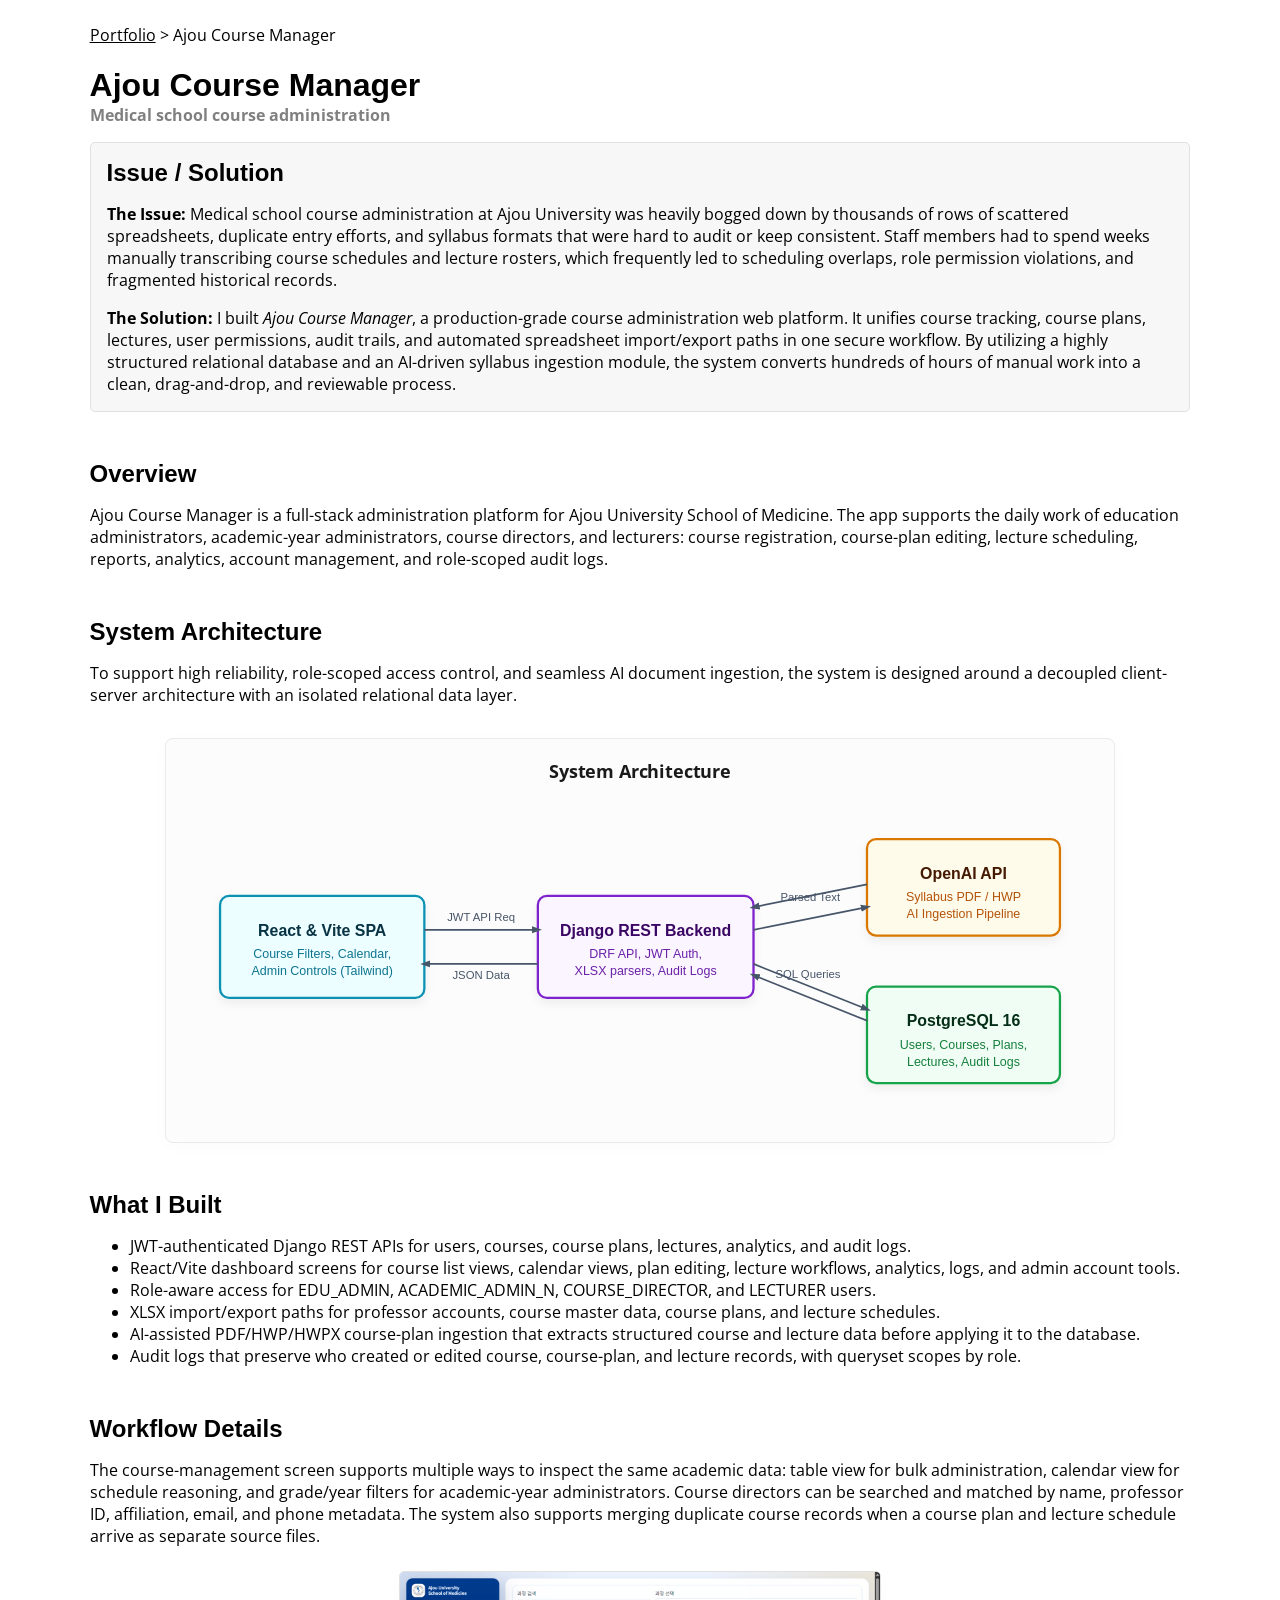
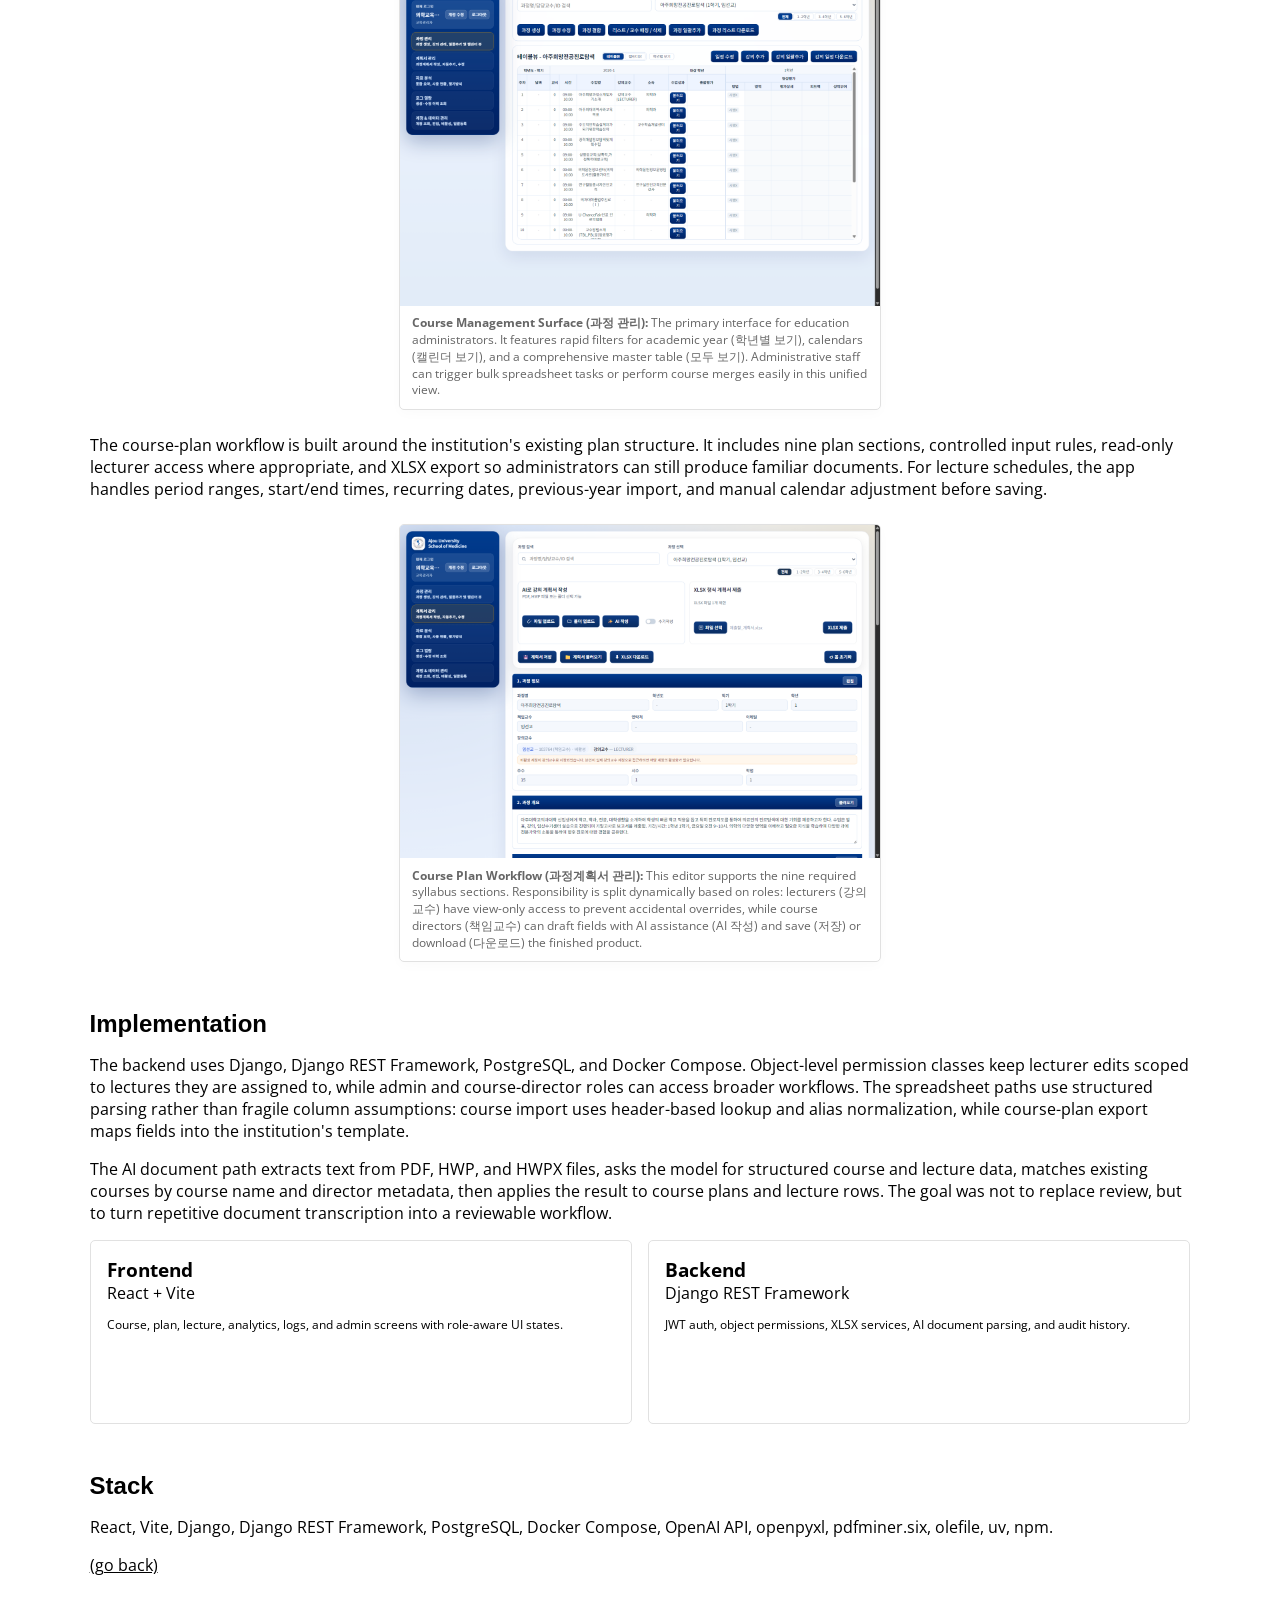
==== projects/ajou-course-manager/index.html @ ce0756d0 "first commit" ====
<!doctype html>
<html lang="en">
  <head>
    <meta charset="utf-8" />
    <meta name="viewport" content="width=device-width, maximum-scale=1.0, user-scalable=yes" />
    <title>Ajou Course Manager / Seheon David Chang</title>
    <link rel="stylesheet" href="../../styles.css" />
  </head>
  <body>
    <main>
      <p class="breadcrumb"><a href="../../">Portfolio</a> &gt; Ajou Course Manager</p>
      <h1 class="project-page-title">Ajou Course Manager</h1>
      <p class="project-subtitle">Medical school course administration</p>

      <section class="issue-summary">
        <h2>Issue / Solution</h2>
        <div class="issue-solution-content">
          <p>
            <strong>The Issue:</strong> Medical school course administration at Ajou University was heavily bogged down by thousands of rows of scattered spreadsheets, duplicate entry efforts, and syllabus formats that were hard to audit or keep consistent. Staff members had to spend weeks manually transcribing course schedules and lecture rosters, which frequently led to scheduling overlaps, role permission violations, and fragmented historical records.
          </p>
          <p>
            <strong>The Solution:</strong> I built <em>Ajou Course Manager</em>, a production-grade course administration web platform. It unifies course tracking, course plans, lectures, user permissions, audit trails, and automated spreadsheet import/export paths in one secure workflow. By utilizing a highly structured relational database and an AI-driven syllabus ingestion module, the system converts hundreds of hours of manual work into a clean, drag-and-drop, and reviewable process.
          </p>
        </div>
      </section>

      <h2>Overview</h2>
      <p>
        Ajou Course Manager is a full-stack administration platform for Ajou University
        School of Medicine. The app supports the daily work of education administrators,
        academic-year administrators, course directors, and lecturers: course registration,
        course-plan editing, lecture scheduling, reports, analytics, account management,
        and role-scoped audit logs.
      </p>

      <h2>System Architecture</h2>
      <p>
        To support high reliability, role-scoped access control, and seamless AI document ingestion, the system is designed around a decoupled client-server architecture with an isolated relational data layer.
      </p>

      <div class="architecture-diagram">
        <h3>System Architecture</h3>
        <svg viewBox="0 0 800 280" width="100%" xmlns="http://www.w3.org/2000/svg">
          <!-- Definitions for markers and shadows -->
          <defs>
            <marker id="arrow" viewBox="0 0 10 10" refX="6" refY="5" markerWidth="6" markerHeight="6" orient="auto-start-reverse">
              <path d="M 0 1.5 L 10 5 L 0 8.5 z" fill="#475569" />
            </marker>
            <filter id="shadow" x="-5%" y="-5%" width="110%" height="115%" filterUnits="userSpaceOnUse">
              <feDropShadow dx="0" dy="4" stdDeviation="4" flood-color="#000000" flood-opacity="0.06" />
            </filter>
          </defs>

          <!-- React Client -->
          <rect x="30" y="80" width="180" height="90" rx="8" fill="#ecfeff" stroke="#0891b2" stroke-width="2" filter="url(#shadow)" />
          <text x="120" y="115" font-family="Helvetica, sans-serif" font-weight="bold" font-size="14" fill="#083344" text-anchor="middle">React &amp; Vite SPA</text>
          <text x="120" y="135" font-family="Helvetica, sans-serif" font-size="11" fill="#0e7490" text-anchor="middle">Course Filters, Calendar,</text>
          <text x="120" y="150" font-family="Helvetica, sans-serif" font-size="11" fill="#0e7490" text-anchor="middle">Admin Controls (Tailwind)</text>

          <!-- DRF Backend -->
          <rect x="310" y="80" width="190" height="90" rx="8" fill="#faf5ff" stroke="#7e22ce" stroke-width="2" filter="url(#shadow)" />
          <text x="405" y="115" font-family="Helvetica, sans-serif" font-weight="bold" font-size="14" fill="#3b0764" text-anchor="middle">Django REST Backend</text>
          <text x="405" y="135" font-family="Helvetica, sans-serif" font-size="11" fill="#6b21a8" text-anchor="middle">DRF API, JWT Auth,</text>
          <text x="405" y="150" font-family="Helvetica, sans-serif" font-size="11" fill="#6b21a8" text-anchor="middle">XLSX parsers, Audit Logs</text>

          <!-- PostgreSQL -->
          <rect x="600" y="160" width="170" height="85" rx="8" fill="#f0fdf4" stroke="#16a34a" stroke-width="2" filter="url(#shadow)" />
          <text x="685" y="195" font-family="Helvetica, sans-serif" font-weight="bold" font-size="14" fill="#052e16" text-anchor="middle">PostgreSQL 16</text>
          <text x="685" y="215" font-family="Helvetica, sans-serif" font-size="11" fill="#15803d" text-anchor="middle">Users, Courses, Plans,</text>
          <text x="685" y="230" font-family="Helvetica, sans-serif" font-size="11" fill="#15803d" text-anchor="middle">Lectures, Audit Logs</text>

          <!-- OpenAI -->
          <rect x="600" y="30" width="170" height="85" rx="8" fill="#fffbeb" stroke="#d97706" stroke-width="2" filter="url(#shadow)" />
          <text x="685" y="65" font-family="Helvetica, sans-serif" font-weight="bold" font-size="14" fill="#451a03" text-anchor="middle">OpenAI API</text>
          <text x="685" y="85" font-family="Helvetica, sans-serif" font-size="11" fill="#b45309" text-anchor="middle">Syllabus PDF / HWP</text>
          <text x="685" y="100" font-family="Helvetica, sans-serif" font-size="11" fill="#b45309" text-anchor="middle">AI Ingestion Pipeline</text>

          <!-- Arrows -->
          <!-- Client <-> Django -->
          <path d="M 210 110 L 310 110" stroke="#475569" stroke-width="1.5" marker-end="url(#arrow)" />
          <path d="M 310 140 L 210 140" stroke="#475569" stroke-width="1.5" marker-end="url(#arrow)" />
          <text x="260" y="102" font-family="Helvetica, sans-serif" font-size="10" fill="#475569" text-anchor="middle">JWT API Req</text>
          <text x="260" y="153" font-family="Helvetica, sans-serif" font-size="10" fill="#475569" text-anchor="middle">JSON Data</text>

          <!-- Django <-> Postgres -->
          <path d="M 500 140 L 600 180" stroke="#475569" stroke-width="1.5" marker-end="url(#arrow)" />
          <path d="M 600 190 L 500 150" stroke="#475569" stroke-width="1.5" marker-end="url(#arrow)" />
          <text x="548" y="152" font-family="Helvetica, sans-serif" font-size="10" fill="#475569" text-anchor="middle">SQL Queries</text>

          <!-- Django <-> OpenAI -->
          <path d="M 500 110 L 600 90" stroke="#475569" stroke-width="1.5" marker-end="url(#arrow)" />
          <path d="M 600 70 L 500 90" stroke="#475569" stroke-width="1.5" marker-end="url(#arrow)" />
          <text x="550" y="85" font-family="Helvetica, sans-serif" font-size="10" fill="#475569" text-anchor="middle">Parsed Text</text>
        </svg>
      </div>

      <h2>What I Built</h2>
      <ul>
        <li>JWT-authenticated Django REST APIs for users, courses, course plans, lectures, analytics, and audit logs.</li>
        <li>React/Vite dashboard screens for course list views, calendar views, plan editing, lecture workflows, analytics, logs, and admin account tools.</li>
        <li>Role-aware access for EDU_ADMIN, ACADEMIC_ADMIN_N, COURSE_DIRECTOR, and LECTURER users.</li>
        <li>XLSX import/export paths for professor accounts, course master data, course plans, and lecture schedules.</li>
        <li>AI-assisted PDF/HWP/HWPX course-plan ingestion that extracts structured course and lecture data before applying it to the database.</li>
        <li>Audit logs that preserve who created or edited course, course-plan, and lecture records, with queryset scopes by role.</li>
      </ul>

      <h2>Workflow Details</h2>
      <p>
        The course-management screen supports multiple ways to inspect the same academic data:
        table view for bulk administration, calendar view for schedule reasoning, and
        grade/year filters for academic-year administrators. Course directors can be searched
        and matched by name, professor ID, affiliation, email, and phone metadata. The system
        also supports merging duplicate course records when a course plan and lecture schedule
        arrive as separate source files.
      </p>

      <figure class="media-card full-aspect">
        <img src="../../assets/ajou-courses-ui.png" alt="Ajou Course Manager course table interface" />
        <figcaption style="padding: 0.85em 1em;">
          <strong>Course Management Surface (과정 관리):</strong> The primary interface for education administrators. It features rapid filters for academic year (학년별 보기), calendars (캘린더 보기), and a comprehensive master table (모두 보기). Administrative staff can trigger bulk spreadsheet tasks or perform course merges easily in this unified view.
        </figcaption>
      </figure>

      <p>
        The course-plan workflow is built around the institution's existing plan structure.
        It includes nine plan sections, controlled input rules, read-only lecturer access where
        appropriate, and XLSX export so administrators can still produce familiar documents.
        For lecture schedules, the app handles period ranges, start/end times, recurring dates,
        previous-year import, and manual calendar adjustment before saving.
      </p>

      <figure class="media-card full-aspect">
        <img src="../../assets/ajou-plans-ui.png" alt="Ajou Course Manager course plan editor interface" />
        <figcaption style="padding: 0.85em 1em;">
          <strong>Course Plan Workflow (과정계획서 관리):</strong> This editor supports the nine required syllabus sections. Responsibility is split dynamically based on roles: lecturers (강의교수) have view-only access to prevent accidental overrides, while course directors (책임교수) can draft fields with AI assistance (AI 작성) and save (저장) or download (다운로드) the finished product.
        </figcaption>
      </figure>

      <h2>Implementation</h2>
      <p>
        The backend uses Django, Django REST Framework, PostgreSQL, and Docker Compose.
        Object-level permission classes keep lecturer edits scoped to lectures they are assigned
        to, while admin and course-director roles can access broader workflows. The spreadsheet
        paths use structured parsing rather than fragile column assumptions: course import uses
        header-based lookup and alias normalization, while course-plan export maps fields into
        the institution's template.
      </p>
      <p>
        The AI document path extracts text from PDF, HWP, and HWPX files, asks the model for
        structured course and lecture data, matches existing courses by course name and director
        metadata, then applies the result to course plans and lecture rows. The goal was not to
        replace review, but to turn repetitive document transcription into a reviewable workflow.
      </p>

      <div class="meta-list">
        <div class="box">
          <div class="dense">
            <h3>Frontend</h3>
            React + Vite
          </div>
          <p class="small">Course, plan, lecture, analytics, logs, and admin screens with role-aware UI states.</p>
        </div>
        <div class="box">
          <div class="dense">
            <h3>Backend</h3>
            Django REST Framework
          </div>
          <p class="small">JWT auth, object permissions, XLSX services, AI document parsing, and audit history.</p>
        </div>
      </div>

      <h2>Stack</h2>
      <p>
        React, Vite, Django, Django REST Framework, PostgreSQL, Docker Compose, OpenAI API,
        openpyxl, pdfminer.six, olefile, uv, npm.
      </p>

      <p><a href="../../#projects">(go back)</a></p>
    </main>
  </body>
</html>
---- styles.css ----
@import url("https://fonts.googleapis.com/css2?family=Open+Sans:ital,wght@0,400;0,700;1,400&display=swap");

body {
  margin: 24px clamp(24px, 7vw, 120px) 40px;
  font-family: "Open Sans", sans-serif;
  color: #000000;
  background: #ffffff;
}

h1,
h2 {
  font-family: Helvetica, sans-serif;
}

h1,
h2,
h3,
p {
  overflow-wrap: anywhere;
}

@media (max-width: 900px) {
  body {
    margin: 20px;
  }
}

img {
  max-width: 100%;
  max-height: 50vh;
  margin: auto;
  display: block;
}

img {
  margin-top: 1em;
}

a,
.pseudo-link {
  color: currentColor;
  position: relative;
  text-decoration: underline;
}

a:hover::before,
.pseudo-link:hover::before {
  background-color: #ffd500;
  content: "";
  position: absolute;
  width: calc(100% + 4px);
  height: 80%;
  left: -2px;
  bottom: 0;
  z-index: -1;
  transform: none;
}

h2 {
  margin-block-start: 2em;
  margin-block-end: 0;
}

h3 {
  margin-block-end: 0;
}

.subtitle {
  text-align: center;
  display: block;
  font-style: normal;
  font-weight: bold;
  font-size: 0.9em;
  color: grey;
}

.row {
  display: flex;
  flex-direction: row;
  align-items: center;
  gap: 1em;
  margin: 1em 0;
}

.dense > * {
  margin: 0;
}

.center {
  display: flex;
  align-items: center;
  justify-content: center;
}

.box {
  border-radius: 5px;
  border: solid 0.5px rgb(225, 225, 225);
  width: 150px;
  min-width: 150px;
  height: auto;
  min-height: 150px;
  padding: 1em;
  display: flex;
  flex-direction: column;
}

.large-box {
  border-radius: 5px;
  border: solid 0.5px rgb(225, 225, 225);
  width: calc(100% - 2em);
  height: fit-content;
  padding: 1em;
}

.box > *:first-child,
.large-box > *:first-child {
  margin-top: 0;
}

.box > *:last-child,
.large-box > *:last-child {
  margin-bottom: 0;
}

.small {
  font-size: 0.75em;
}

.scroll {
  overflow: scroll;
}

.scroll.row {
  overflow-x: auto;
}

.grid {
  display: grid;
  grid-template-columns: repeat(2, 1fr);
  row-gap: 1em;
  column-gap: 1em;
  margin: 1em 0;
}

.grid .large-box {
  height: calc(100% - 2em);
}

@media (max-width: 900px) {
  .grid {
    grid-template-columns: repeat(1, 1fr);
    row-gap: 1em;
  }

  .grid .large-box {
    margin: 0;
  }
}

#profile-picture {
  width: 7.82rem;
  min-width: 7.82rem;
  height: 7.82rem;
  margin: 0.25em 1em 0.25em 0.5em;
  border-radius: 50%;
  object-fit: cover;
  border: solid 0.5px rgb(225, 225, 225);
}

#links > a {
  text-decoration: none;
}

#links > a:hover {
  text-decoration: underline;
}

#links > a:hover::before {
  background: none;
}

#links {
  gap: 1em;
  flex-wrap: wrap;
}

.icon-link {
  display: inline-flex;
  align-items: center;
  gap: 0.35em;
  color: currentColor;
  text-decoration: none;
}

.icon-link svg {
  width: 1.05em;
  height: 1.05em;
  fill: currentColor;
  flex: 0 0 auto;
}

.icon-link:hover {
  text-decoration: underline;
}

.icon-link:hover::before {
  background: none;
}

.icon-link.unavailable {
  color: grey;
  cursor: default;
}

.profile-mark {
  display: grid;
  place-items: center;
  border: solid 0.5px rgb(225, 225, 225);
  background: #f7f7f7;
  color: #0645ad;
  font-family: Helvetica, sans-serif;
  font-size: 1.6rem;
  font-weight: bold;
}

.contact-line {
  display: block;
  padding: 0;
  border: 0;
  background: transparent;
  color: #000000;
  font: inherit;
  text-align: left;
  cursor: pointer;
}

.contact-line::before {
  content: "  ";
}

.contact-line:hover,
.contact-line:focus-visible {
  text-decoration: underline;
  outline: none;
}

.project-preview {
  display: grid;
  place-items: center;
  min-height: 12em;
  margin: 1em 0;
  overflow: hidden;
}

.project-preview img {
  margin-top: 0;
}

.logo-preview img {
  width: 35%;
  height: auto;
}

.logo-preview.dark {
  background: #111820;
  border-radius: 4px;
}

.terminal-preview {
  align-content: end;
  justify-items: end;
  gap: 0.2em;
  padding: 1em;
  background:
    repeating-linear-gradient(0deg, rgba(255, 255, 255, 0.08) 0 1px, transparent 1px 26px),
    linear-gradient(135deg, #10221d, #0c4d3e);
  color: #ffffff;
  border-radius: 4px;
}

.terminal-preview span,
.hearty-preview span,
.research-preview span {
  font-family: Helvetica, sans-serif;
  font-size: 2.8em;
  font-weight: bold;
  line-height: 0.95;
  letter-spacing: 0;
}

.terminal-preview small,
.hearty-preview small,
.research-preview small {
  margin-top: 5px;
  color: rgba(255, 255, 255, 0.78);
  font-weight: bold;
  text-align: right;
}

.hearty-preview {
  align-content: end;
  justify-items: end;
  gap: 0.2em;
  padding: 1em;
  background: linear-gradient(135deg, #854252, #255f73);
  color: #ffffff;
  border-radius: 4px;
}

.research-preview {
  align-content: end;
  justify-items: end;
  gap: 0.2em;
  padding: 1em;
  background:
    repeating-linear-gradient(90deg, rgba(255, 255, 255, 0.08) 0 1px, transparent 1px 36px),
    repeating-linear-gradient(0deg, rgba(255, 255, 255, 0.06) 0 1px, transparent 1px 28px),
    linear-gradient(135deg, #173d36, #4c3b62);
  color: #ffffff;
  border-radius: 4px;
}

.research-preview span {
  font-size: 2.8em;
}

.research-preview small {
  color: rgba(255, 255, 255, 0.82);
  font-size: 0.78em;
}

.split-preview {
  grid-template-columns: 1fr 1fr;
  gap: 0;
  border-radius: 4px;
}

.split-preview img,
.split-preview iframe {
  width: 100%;
  height: 12.5em;
  object-fit: cover;
}

.split-preview iframe {
  border: 0;
}

.split-preview img:first-child {
  object-position: left center;
}

.split-preview img:last-child {
  object-position: center;
}

.app-screens-preview {
  background: #f4f4f2;
}

.app-screens-preview img {
  object-fit: cover;
}

.hearty-screens img {
  object-position: left top;
}

.sisyphus-split img:last-child {
  object-fit: contain;
  background: #090d11;
}

.skill-list {
  display: flex;
  flex-wrap: wrap;
  gap: 0.5em;
  margin-top: 1em;
}

.learning-row .box {
  width: 150px;
  min-width: 150px;
  height: 150px;
  display: flex;
  flex-direction: column;
}

.learning-row h3 {
  font-size: 0.95em;
  line-height: 1.18;
}

.learning-row .dense {
  font-size: 0.82em;
  line-height: 1.25;
}

.learning-row .small {
  font-size: 0.67em;
  line-height: 1.34;
}

.learning-row .market-card h3 {
  font-size: 0.78em;
}

.learning-row .market-card .small {
  font-size: 0.62em;
  line-height: 1.28;
}

.learn-more {
  align-self: flex-start;
  margin-top: auto;
  padding: 0;
  border: 0;
  background: transparent;
  color: currentColor;
  font: inherit;
  font-size: 0.68em;
  text-decoration: underline;
  cursor: pointer;
  position: relative;
}

.learn-more:hover::before,
.learn-more:focus-visible::before {
  background-color: #ffd500;
  content: "";
  position: absolute;
  width: calc(100% + 4px);
  height: 80%;
  left: -2px;
  bottom: 0;
  z-index: -1;
  transform: none;
}

.experience-dialog {
  width: min(620px, calc(100vw - 40px));
  max-height: min(78vh, 620px);
  padding: 1.25em;
  border: solid 0.5px rgb(225, 225, 225);
  border-radius: 5px;
  color: #000000;
  background: #ffffff;
  overflow: auto;
}

.experience-dialog::backdrop {
  background: rgba(0, 0, 0, 0.28);
}

.experience-dialog h3 {
  margin: 0;
  font-size: 1.2em;
}

.dialog-subtitle {
  margin: 0.2em 2.5em 0 0;
  color: grey;
  font-size: 0.82em;
  font-weight: bold;
}

.dialog-body p {
  line-height: 1.55;
  margin: 0.85em 0 0;
  font-size: 0.9em;
}

.service-gallery {
  display: flex;
  gap: 0.8em;
  margin-top: 1.1em;
  overflow-x: auto;
  scroll-behavior: smooth;
  scroll-snap-type: x mandatory;
  scrollbar-width: none;
}

.service-gallery::-webkit-scrollbar {
  display: none;
}

.service-gallery figure {
  flex: 0 0 100%;
  margin: 0;
  overflow: hidden;
  border: solid 0.5px rgb(225, 225, 225);
  border-radius: 5px;
  background: #f7f7f7;
  scroll-snap-align: center;
}

.service-gallery img {
  width: 100%;
  height: 18em;
  max-height: none;
  margin: 0;
  object-fit: cover;
}

.service-gallery figcaption {
  padding: 0.5em 0.7em;
  color: #777777;
  font-size: 0.66em;
  font-weight: bold;
  text-align: center;
}

.carousel-dots {
  display: flex;
  justify-content: center;
  gap: 0.45em;
  margin-top: 0.7em;
}

.carousel-dots button {
  width: 0.52em;
  height: 0.52em;
  padding: 0;
  border: 0;
  border-radius: 50%;
  background: #cfcfcf;
  cursor: pointer;
}

.carousel-dots button.active {
  background: #555555;
}

@media (max-width: 600px) {
  .service-gallery figure {
    flex-basis: 100%;
  }
}

.dialog-close {
  float: right;
  width: 1.8em;
  height: 1.8em;
  border: solid 0.5px rgb(225, 225, 225);
  border-radius: 5px;
  background: #ffffff;
  color: #000000;
  font-size: 1em;
  line-height: 1;
  cursor: pointer;
}

.skill-list span {
  padding: 0.45em 0.7em;
  border: solid 0.5px rgb(225, 225, 225);
  border-radius: 5px;
  background: #f7f7f7;
  font-size: 0.75em;
}

.breadcrumb {
  margin-bottom: 1em;
}

.project-page-title {
  margin-bottom: 0;
}

.project-subtitle {
  margin-top: 0;
  font-weight: bold;
  color: grey;
}

.available-line {
  margin-top: 1.25em;
  margin-bottom: 1.5em;
  font-size: 0.95em;
  font-weight: bold;
  display: inline-flex;
  align-items: center;
  gap: 0.6em;
  padding: 0.6em 1.2em;
  background: linear-gradient(135deg, rgba(255, 213, 0, 0.12) 0%, rgba(255, 213, 0, 0.04) 100%);
  border: 1.5px dashed #ffd500;
  border-radius: 6px;
  color: #222222;
  box-shadow: 0 4px 12px rgba(0, 0, 0, 0.02);
  transition: all 0.2s ease;
}

.available-line:hover {
  background: linear-gradient(135deg, rgba(255, 213, 0, 0.2) 0%, rgba(255, 213, 0, 0.08) 100%);
  border-style: solid;
  box-shadow: 0 6px 16px rgba(255, 213, 0, 0.12);
  transform: translateY(-1px);
}

.available-line a {
  text-decoration: none;
  border-bottom: 2px solid #ffd500;
  padding-bottom: 1px;
}

.available-line a:hover::before {
  display: none;
}

.detail-hero {
  margin: 1em 0 2em;
}

.detail-hero .project-preview {
  min-height: 20em;
}

.detail-hero .split-preview img,
.detail-hero .split-preview iframe {
  height: 20em;
}

.detail-hero .app-screens-preview img {
  height: 20em;
}

.issue-summary {
  padding: 1em;
  border: solid 0.5px rgb(225, 225, 225);
  border-radius: 5px;
  background: #f7f7f7;
}

.issue-summary h2 {
  margin-top: 0;
}

.issue-summary p:last-child {
  margin-bottom: 0;
}

.detail-hero .terminal-preview,
.detail-hero .hearty-preview {
  min-height: 16em;
}

.detail-hero .logo-preview img {
  width: 28%;
}

.meta-list {
  display: grid;
  grid-template-columns: repeat(2, 1fr);
  gap: 1em;
  margin: 1em 0;
}

.meta-list .box {
  width: auto;
  min-width: 0;
  height: auto;
  min-height: 150px;
}

.figure-grid {
  display: grid;
  grid-template-columns: repeat(2, 1fr);
  gap: 1em;
  margin: 1em 0;
}

.media-card {
  margin: 1.5em auto;
  border: solid 0.5px rgb(225, 225, 225);
  border-radius: 5px;
  overflow: hidden;
  background: #ffffff;
  max-width: 480px; /* Centered, compact size for single cards */
  width: 100%;
  box-shadow: 0 4px 12px rgba(0, 0, 0, 0.02);
}

.figure-grid .media-card {
  margin: 0;
  max-width: 100%; /* In a 2-column grid, span the column */
}

.media-card img {
  width: 100%;
  height: 14em; /* Cap grid images to a uniform, compact height */
  margin: 0;
  display: block;
  object-fit: contain; /* Guarantee no cropping/cutout! */
  background: #fafafa;
}

/* Standalone cards or custom cards with full aspect ratios */
.media-card.full-aspect img {
  height: auto; /* Allow natural aspect ratio for single standalone images */
  object-fit: contain;
}

.media-card.tall img {
  height: 22em; /* Deeper height for mobile screens */
  object-fit: contain;
  background: #fafafa;
}

.media-card figcaption {
  padding: 0.7em 0.85em;
  color: #666666;
  font-size: 0.72em;
  line-height: 1.45;
  text-align: left;
}

.translation-notes {
  margin: 1em 0;
  padding: 1em;
  border: solid 0.5px rgb(225, 225, 225);
  border-radius: 5px;
  background: #f7f7f7;
}

.translation-notes h3 {
  margin-top: 0;
}

.translation-notes ul {
  margin-bottom: 0;
}

@media (max-width: 900px) {
  .meta-list {
    grid-template-columns: repeat(1, 1fr);
  }

  .figure-grid {
    grid-template-columns: repeat(1, 1fr);
  }
}

/* Architecture Diagram Styles */
.architecture-diagram {
  margin: 2em auto;
  padding: 1.25em;
  background: #fcfcfc;
  border: 1px solid #eaeaea;
  border-radius: 8px;
  box-shadow: 0 4px 20px rgba(0, 0, 0, 0.02);
  max-width: 950px; /* Larger sweet spot for clear readability, centered */
  width: 100%;
  box-sizing: border-box;
}

.architecture-diagram h3 {
  margin-top: 0;
  margin-bottom: 1.2em;
  font-size: 1.1em;
  font-weight: 700;
  color: #1a1a1a;
  text-align: center;
  letter-spacing: -0.01em;
}

.architecture-diagram svg {
  display: block;
  max-width: 100%;
  height: auto;
  margin: 0 auto;
}

/* Differentiating Experiences Grid Layout (UX Upgrade) */
.learning-grid {
  display: grid;
  grid-template-columns: repeat(2, 1fr);
  gap: 1.25em;
  margin: 1.5em 0;
}

.experience-card {
  border-radius: 6px;
  border: solid 0.5px rgb(225, 225, 225);
  padding: 1.25em 1.5em;
  background: #ffffff;
  box-shadow: 0 4px 12px rgba(0, 0, 0, 0.02);
  display: flex;
  flex-direction: column;
  height: auto;
  min-height: 160px;
  transition: all 0.2s ease;
}

.experience-card:hover {
  transform: translateY(-2px);
  box-shadow: 0 6px 16px rgba(0, 0, 0, 0.04);
  border-color: #ffd500;
}

.experience-card .dense h3 {
  margin: 0 0 0.15em 0;
  font-size: 1.05em;
  font-weight: 700;
  color: #111111;
  line-height: 1.2;
}

.experience-card .dense .sub-detail {
  margin: 0 0 0.75em 0;
  font-size: 0.8em;
  color: #777777;
  font-weight: 600;
  text-transform: uppercase;
  letter-spacing: 0.03em;
}

.experience-card .description {
  margin: 0 0 1.25em 0;
  font-size: 0.85em;
  color: #444444;
  line-height: 1.45;
  flex-grow: 1; /* Aligns all 'Learn More' buttons perfectly to the bottom */
}

@media (max-width: 768px) {
  .learning-grid {
    grid-template-columns: 1fr;
  }
}
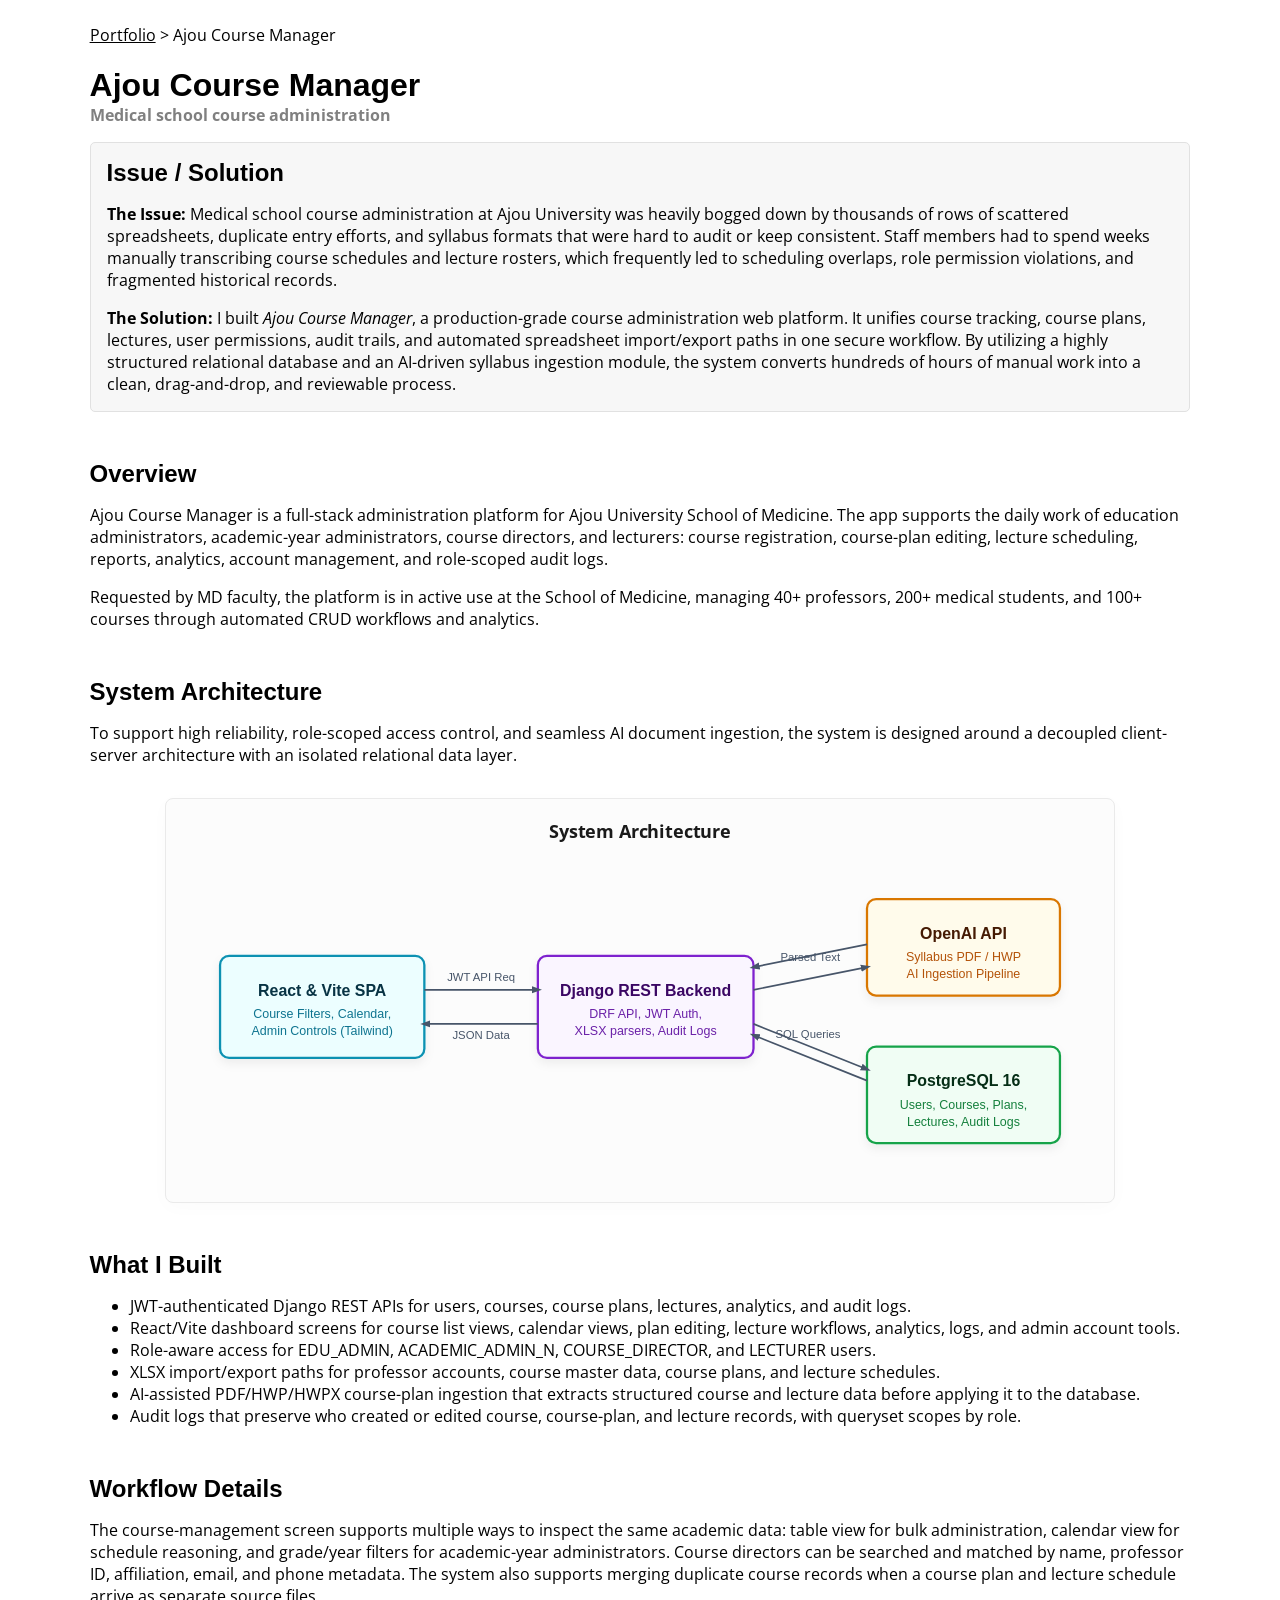
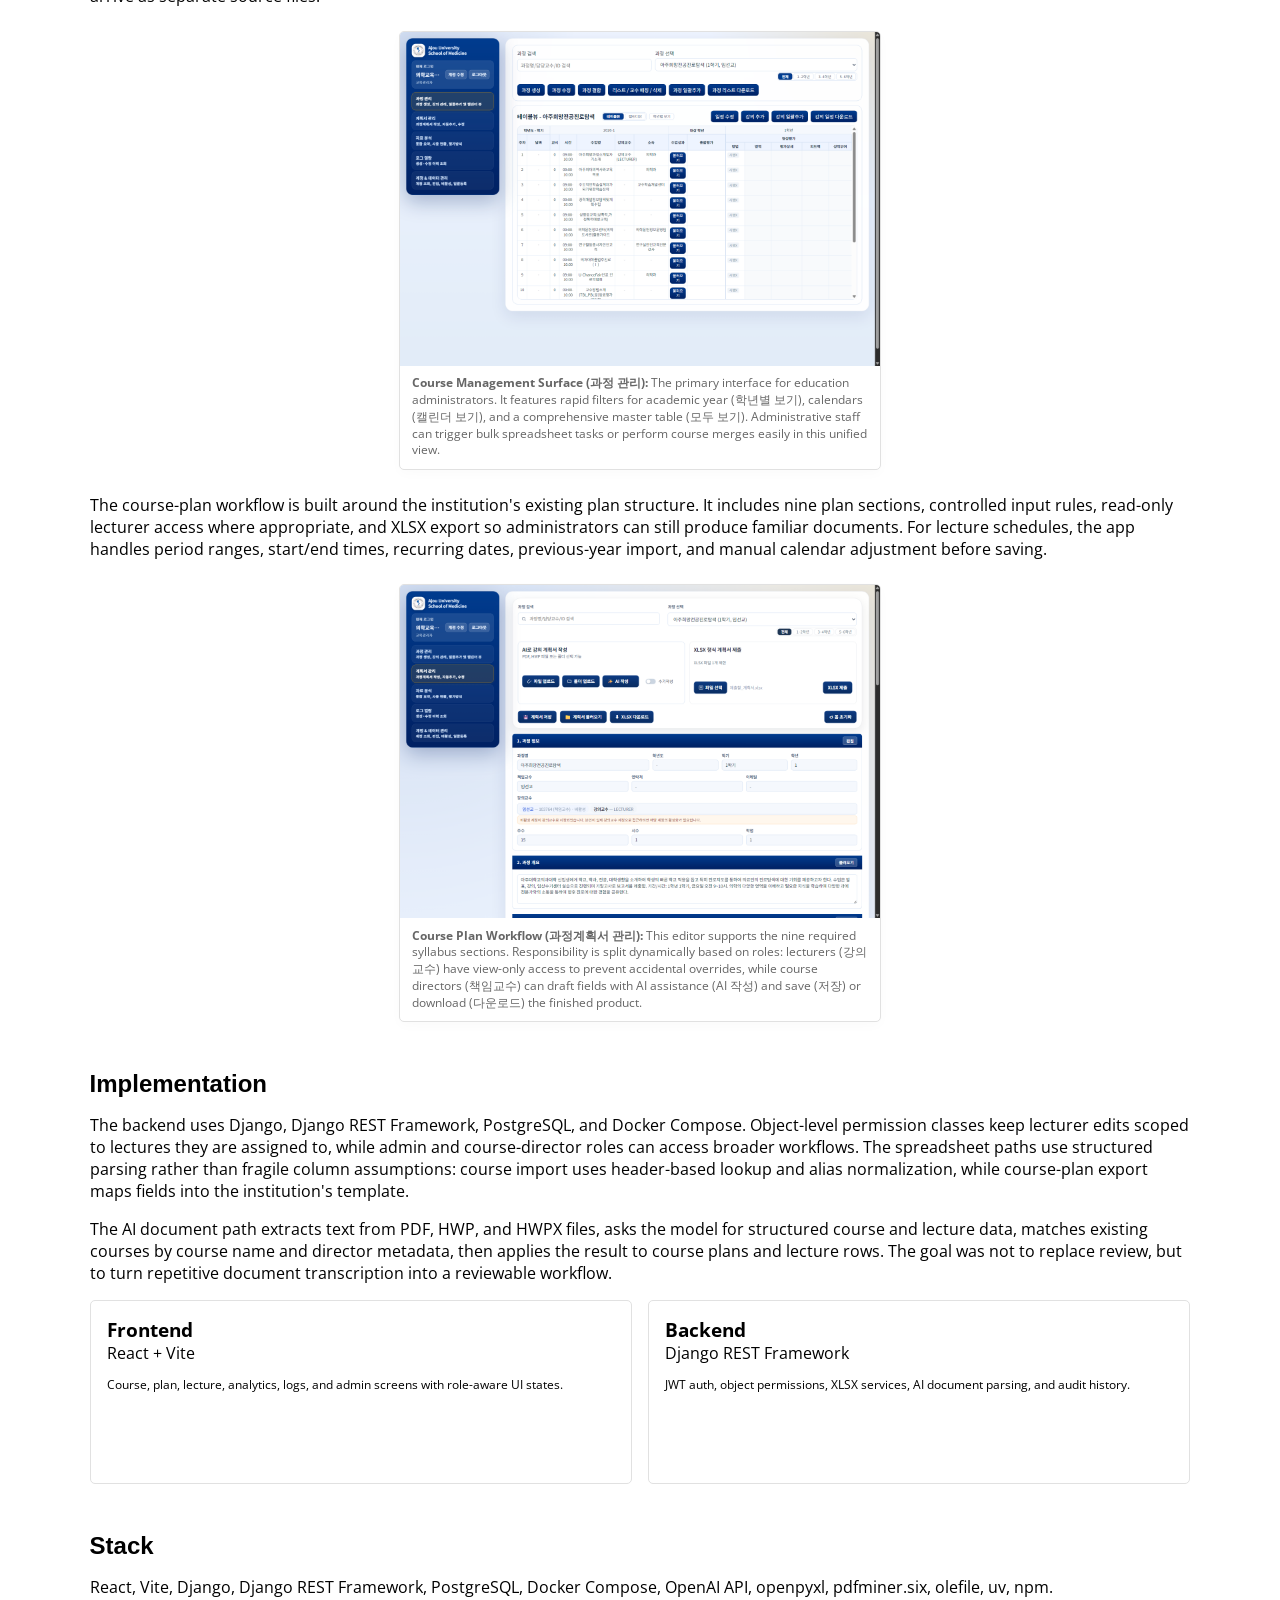
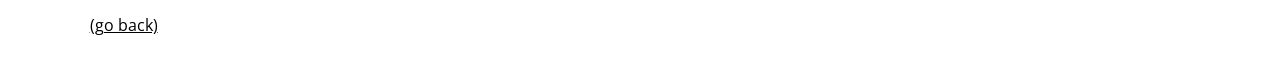
==== commit 16eb5c69: "feat: align project detail pages with updated resume + new profile photo - Sisyphus: document AI fee" ====
--- a/projects/ajou-course-manager/index.html
+++ b/projects/ajou-course-manager/index.html
@@ -31,6 +31,11 @@
         academic-year administrators, course directors, and lecturers: course registration,
         course-plan editing, lecture scheduling, reports, analytics, account management,
         and role-scoped audit logs.
+      </p>
+      <p>
+        Requested by MD faculty, the platform is in active use at the School of Medicine,
+        managing 40+ professors, 200+ medical students, and 100+ courses through automated
+        CRUD workflows and analytics.
       </p>
 
       <h2>System Architecture</h2>
--- a/styles.css
+++ b/styles.css
@@ -826,3 +826,93 @@
     grid-template-columns: 1fr;
   }
 }
+
+/* Try Me! Interactive Tag (UX Animation Polish) */
+.interactive-tag {
+  display: inline-block;
+  vertical-align: middle;
+  margin-left: 0.5em;
+  padding: 0.15em 0.5em;
+  font-size: 0.6em;
+  font-weight: bold;
+  text-transform: uppercase;
+  letter-spacing: 0.05em;
+  color: #111111;
+  background: linear-gradient(135deg, #ffd500 0%, #ffc400 100%);
+  border-radius: 99px;
+  box-shadow: 0 2px 6px rgba(255, 213, 0, 0.2);
+  animation: gentle-pulse 2s infinite ease-in-out;
+}
+
+@keyframes gentle-pulse {
+  0%, 100% {
+    transform: scale(1);
+    box-shadow: 0 2px 6px rgba(255, 213, 0, 0.2);
+  }
+  50% {
+    transform: scale(1.05);
+    box-shadow: 0 4px 10px rgba(255, 213, 0, 0.4);
+  }
+}
+
+/* ----------------------------------------------------------------------
+   Mobile / small-screen refinements
+   Same visual language (black/white/yellow, Open Sans, bordered cards) —
+   just stops text from cramming and fixes alignment on narrow phones.
+   ---------------------------------------------------------------------- */
+@media (max-width: 600px) {
+  body {
+    margin: 18px 16px 32px;
+  }
+
+  /* Header keeps the avatar-beside-name row, but the name no longer
+     balloons to three lines and the email no longer overflows off-screen. */
+  .row {
+    gap: 0.85em;
+  }
+
+  header.row > div {
+    flex: 1;
+    min-width: 0; /* let the text column shrink instead of pushing the email out */
+  }
+
+  #profile-picture {
+    width: 5.25rem;
+    min-width: 5.25rem;
+    height: 5.25rem;
+    margin: 0.25em 0.25em 0.25em 0;
+  }
+
+  header h1 {
+    font-size: 1.5em;
+    line-height: 1.15;
+  }
+
+  .email-copy {
+    font-size: 0.82em;
+    overflow-wrap: anywhere; /* safety net so the email is never clipped */
+  }
+
+  /* Project-highlight previews: the side-by-side thumbnails were rendering
+     as tall, skinny strips. Shorten them so they read as a tidy pair. */
+  .grid .split-preview {
+    min-height: 0;
+  }
+
+  .grid .split-preview img,
+  .grid .split-preview iframe {
+    height: 9em;
+  }
+
+  /* Architecture diagrams: the 800-wide SVG squeezed to phone width made the
+     labels microscopic. Keep a legible width and let it scroll sideways. */
+  .architecture-diagram {
+    overflow-x: auto;
+    -webkit-overflow-scrolling: touch;
+    padding: 1em;
+  }
+
+  .architecture-diagram svg {
+    min-width: 540px;
+  }
+}
